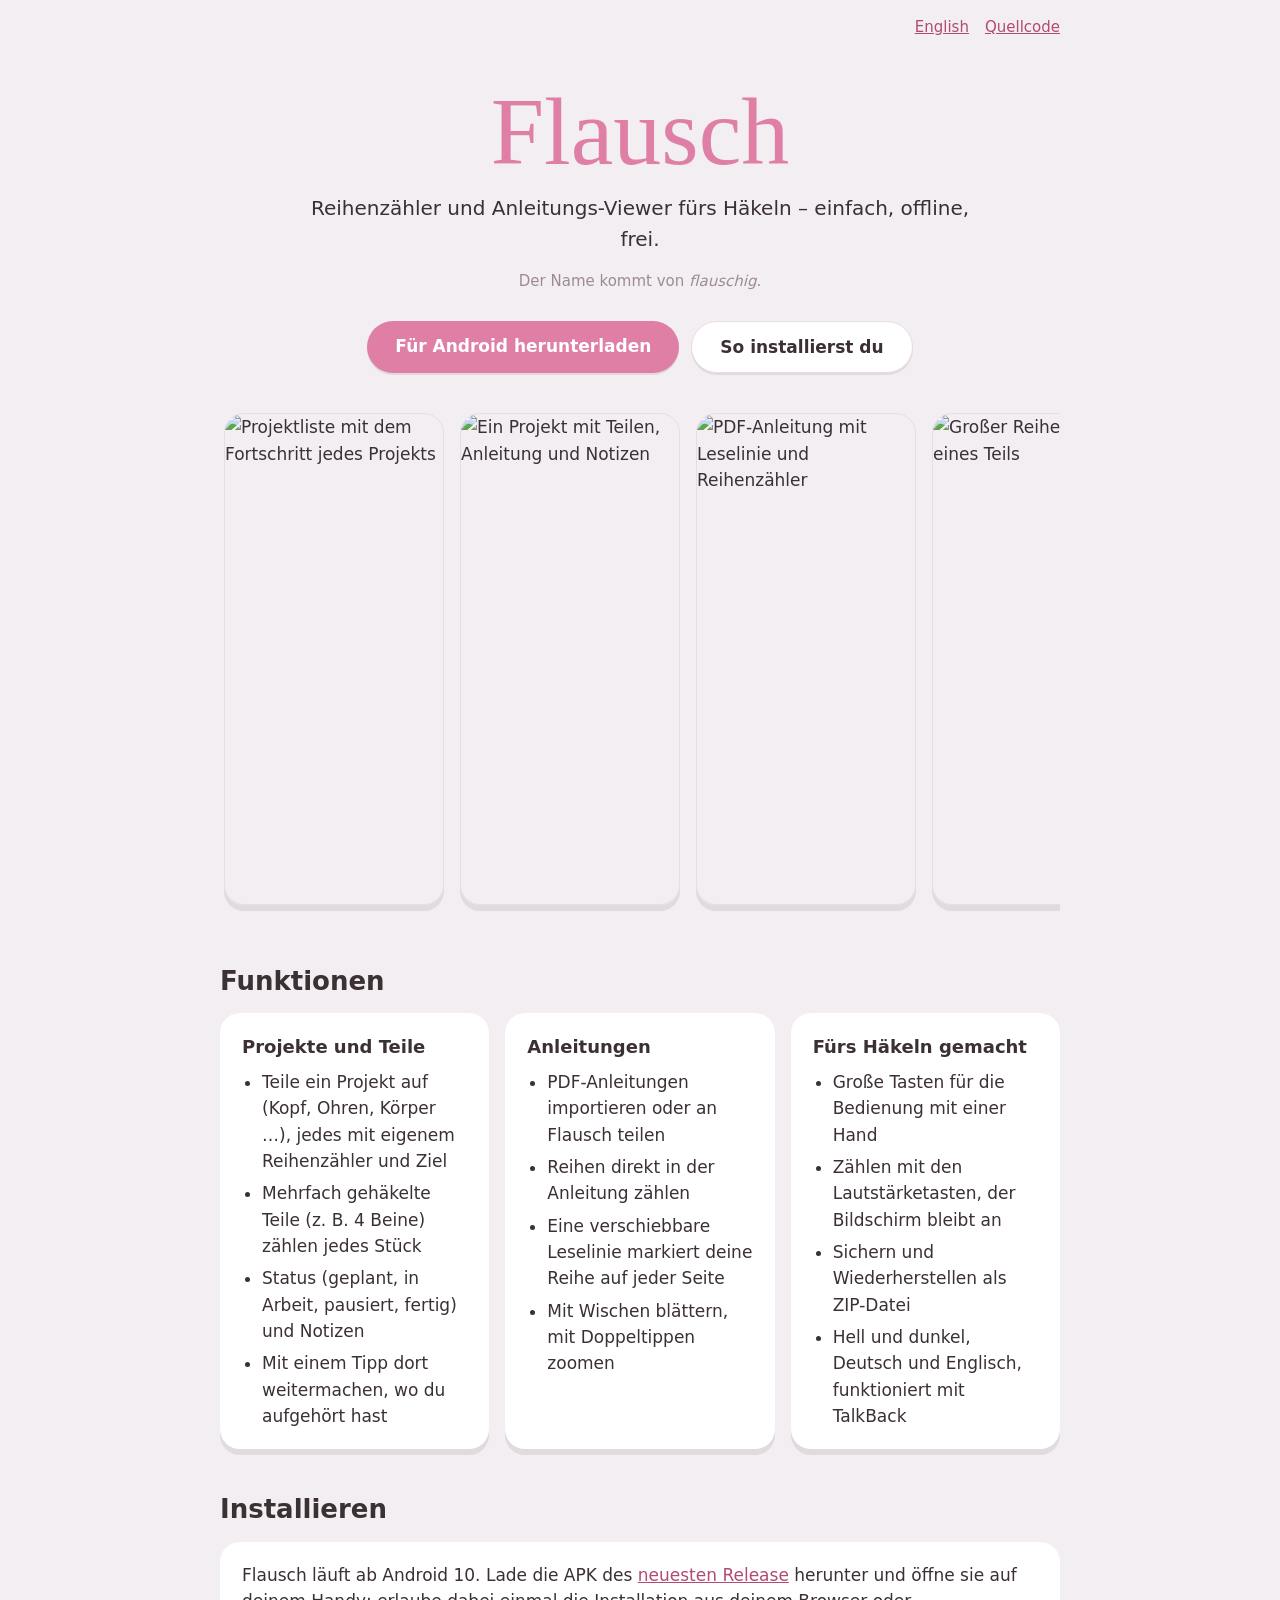
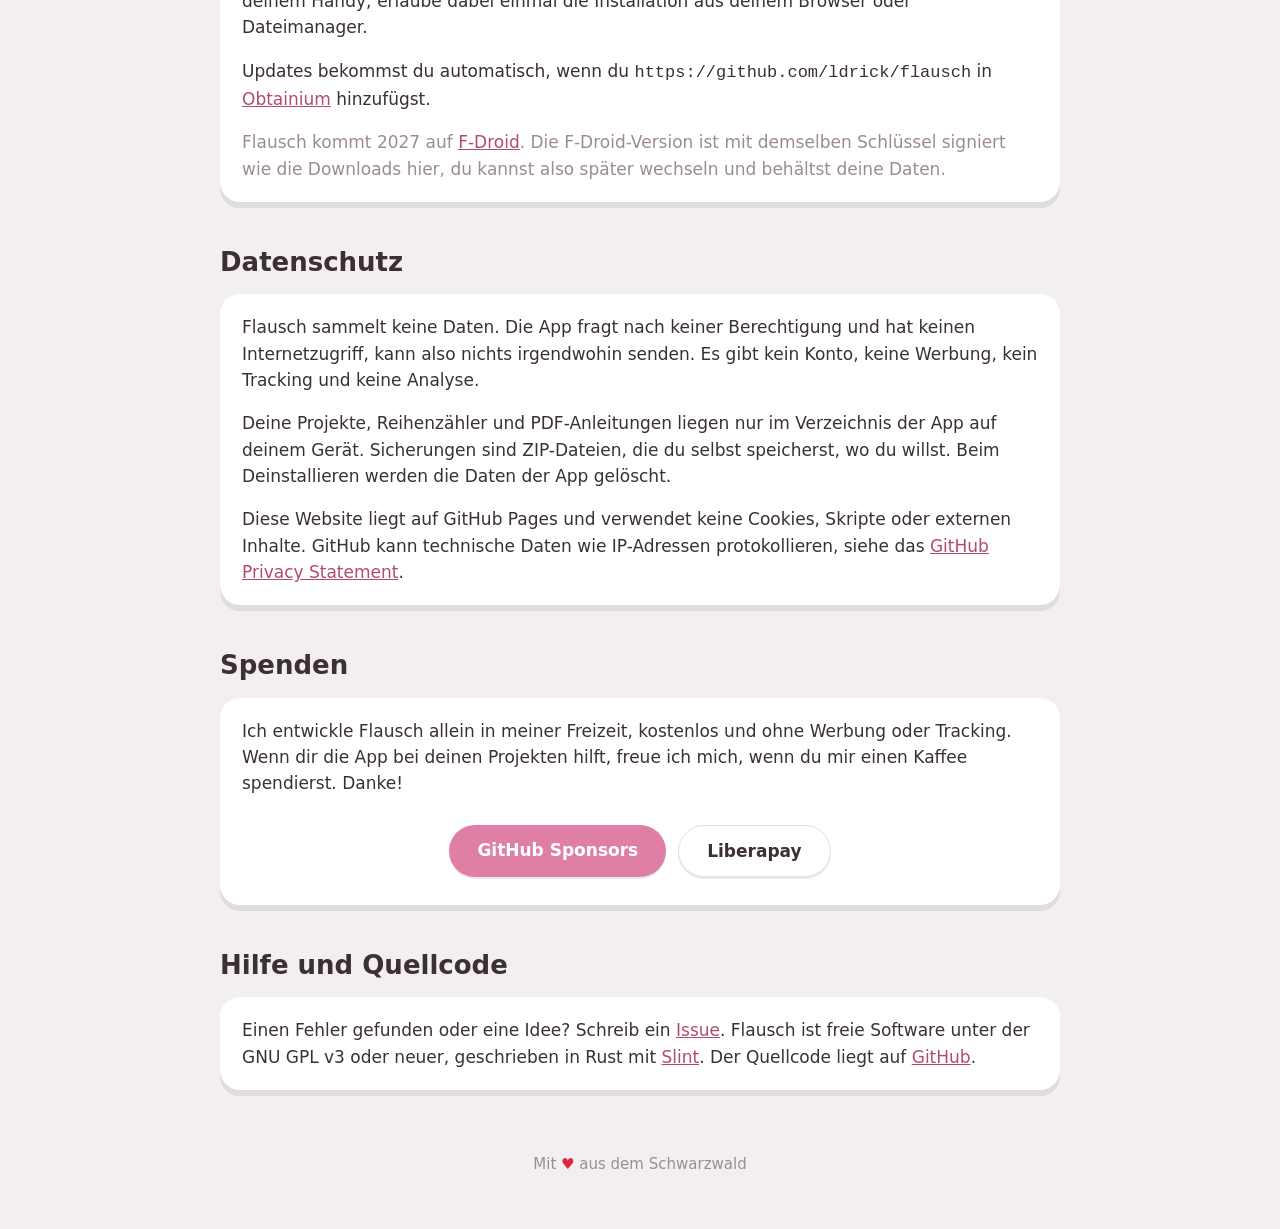
==== website/de/index.html @ e818947a "feat: project website, linked in the settings" ====
<!doctype html>
<html lang="de">
<head>
    <meta charset="utf-8">
    <meta name="viewport" content="width=device-width, initial-scale=1">
    <title>Flausch – Reihenzähler und Anleitungs-Viewer fürs Häkeln</title>
    <meta name="description" content="Reihenzähler und Anleitungs-Viewer fürs Häkeln – einfach, offline, frei. Eine Android-App ohne Konto, Werbung und Tracking.">
    <link rel="stylesheet" href="../style.css">
    <link rel="icon" href="../icon.png">
    <link rel="alternate" hreflang="en" href="https://ldrick.github.io/flausch/">
</head>
<body>
<header>
    <nav>
        <a href="../" hreflang="en" lang="en">English</a>
        <a href="https://github.com/ldrick/flausch">Quellcode</a>
    </nav>
</header>
<main>
    <div class="hero">
        <h1 class="wordmark">Flausch</h1>
        <p class="tagline">Reihenzähler und Anleitungs-Viewer fürs Häkeln – einfach, offline, frei.</p>
        <p class="pronunciation">Der Name kommt von <i>flauschig</i>.</p>
        <div class="buttons">
            <a class="button" href="https://github.com/ldrick/flausch/releases/latest">Für Android herunterladen</a>
            <a class="button secondary" href="#installieren">So installierst du</a>
        </div>
    </div>

    <div class="screenshots">
        <img src="../screenshots/de/1.png" width="1080" height="2424" alt="Projektliste mit dem Fortschritt jedes Projekts">
        <img src="../screenshots/de/2.png" width="1080" height="2424" alt="Ein Projekt mit Teilen, Anleitung und Notizen" loading="lazy">
        <img src="../screenshots/de/3.png" width="1080" height="2424" alt="PDF-Anleitung mit Leselinie und Reihenzähler" loading="lazy">
        <img src="../screenshots/de/4.png" width="1080" height="2424" alt="Großer Reihenzähler eines Teils" loading="lazy">
        <img src="../screenshots/de/5.png" width="1080" height="2424" alt="Einstellungen" loading="lazy">
        <img src="../screenshots/de/6.png" width="1080" height="2424" alt="Projektliste im dunklen Modus" loading="lazy">
    </div>

    <section>
        <h2>Funktionen</h2>
        <div class="cards">
            <div class="card">
                <h3>Projekte und Teile</h3>
                <ul>
                    <li>Teile ein Projekt auf (Kopf, Ohren, Körper …), jedes mit eigenem Reihenzähler und Ziel</li>
                    <li>Mehrfach gehäkelte Teile (z. B. 4 Beine) zählen jedes Stück</li>
                    <li>Status (geplant, in Arbeit, pausiert, fertig) und Notizen</li>
                    <li>Mit einem Tipp dort weitermachen, wo du aufgehört hast</li>
                </ul>
            </div>
            <div class="card">
                <h3>Anleitungen</h3>
                <ul>
                    <li>PDF-Anleitungen importieren oder an Flausch teilen</li>
                    <li>Reihen direkt in der Anleitung zählen</li>
                    <li>Eine verschiebbare Leselinie markiert deine Reihe auf jeder Seite</li>
                    <li>Mit Wischen blättern, mit Doppeltippen zoomen</li>
                </ul>
            </div>
            <div class="card">
                <h3>Fürs Häkeln gemacht</h3>
                <ul>
                    <li>Große Tasten für die Bedienung mit einer Hand</li>
                    <li>Zählen mit den Lautstärketasten, der Bildschirm bleibt an</li>
                    <li>Sichern und Wiederherstellen als ZIP-Datei</li>
                    <li>Hell und dunkel, Deutsch und Englisch, funktioniert mit TalkBack</li>
                </ul>
            </div>
        </div>
    </section>

    <section id="installieren">
        <h2>Installieren</h2>
        <div class="card">
            <p>Flausch läuft ab Android 10. Lade die APK des
                <a href="https://github.com/ldrick/flausch/releases/latest">neuesten Release</a> herunter und öffne
                sie auf deinem Handy; erlaube dabei einmal die Installation aus deinem Browser oder Dateimanager.</p>
            <p>Updates bekommst du automatisch, wenn du <code>https://github.com/ldrick/flausch</code> in
                <a href="https://github.com/ImranR98/Obtainium">Obtainium</a> hinzufügst.</p>
            <p class="muted">Flausch kommt 2027 auf <a href="https://f-droid.org">F-Droid</a>. Die F-Droid-Version
                ist mit demselben Schlüssel signiert wie die Downloads hier, du kannst also später wechseln und
                behältst deine Daten.</p>
        </div>
    </section>

    <section id="datenschutz">
        <h2>Datenschutz</h2>
        <div class="card">
            <p>Flausch sammelt keine Daten. Die App fragt nach keiner Berechtigung und hat keinen Internetzugriff,
                kann also nichts irgendwohin senden. Es gibt kein Konto, keine Werbung, kein Tracking und keine
                Analyse.</p>
            <p>Deine Projekte, Reihenzähler und PDF-Anleitungen liegen nur im Verzeichnis der App auf deinem Gerät.
                Sicherungen sind ZIP-Dateien, die du selbst speicherst, wo du willst. Beim Deinstallieren werden die
                Daten der App gelöscht.</p>
            <p>Diese Website liegt auf GitHub Pages und verwendet keine Cookies, Skripte oder externen Inhalte.
                GitHub kann technische Daten wie IP-Adressen protokollieren, siehe das
                <a href="https://docs.github.com/de/site-policy/privacy-policies/github-general-privacy-statement">GitHub
                Privacy Statement</a>.</p>
        </div>
    </section>

    <section id="spenden">
        <h2>Spenden</h2>
        <div class="card">
            <p>Ich entwickle Flausch allein in meiner Freizeit, kostenlos und ohne Werbung oder Tracking. Wenn dir
                die App bei deinen Projekten hilft, freue ich mich, wenn du mir einen Kaffee spendierst. Danke!</p>
            <div class="buttons">
                <a class="button" href="https://github.com/sponsors/ldrick">GitHub Sponsors</a>
                <a class="button secondary" href="https://liberapay.com/ldrick">Liberapay</a>
            </div>
        </div>
    </section>

    <section>
        <h2>Hilfe und Quellcode</h2>
        <div class="card">
            <p>Einen Fehler gefunden oder eine Idee? Schreib ein <a href="https://github.com/ldrick/flausch/issues">Issue</a>.
                Flausch ist freie Software unter der GNU GPL v3 oder neuer, geschrieben in Rust mit
                <a href="https://slint.dev">Slint</a>. Der Quellcode liegt auf
                <a href="https://github.com/ldrick/flausch">GitHub</a>.</p>
        </div>
    </section>
</main>
<footer>
    <p>Mit <span class="heart" aria-label="Liebe">♥</span> aus dem Schwarzwald</p>
</footer>
</body>
</html>
---- website/style.css ----
/* Colors and radii follow ui/theme.slint; change them together. */
@font-face {
    font-family: "Montez";
    src: url("fonts/Montez-Regular.ttf") format("truetype");
    font-display: swap;
}

:root {
    color-scheme: light dark;
    --background: #f3eef2;
    --surface: #ffffff;
    --surface-muted: #f8f3f6;
    --border: #e9dde4;
    --text: #3b3034;
    --text-muted: #9c8c92;
    --accent: #df7fa5;
    --accent-pressed: #b24b73;
    --accent-soft: #f0b9ce;
    --on-accent: #ffffff;
    --heart: #e0243a;
    --shadow: #3b30341a;
    --radius-small: 12px;
    --radius: 20px;
    --radius-large: 28px;
}

@media (prefers-color-scheme: dark) {
    :root {
        --background: #1b1618;
        --surface: #251f22;
        --surface-muted: #312a2d;
        --border: #3d3438;
        --text: #eee4e8;
        --text-muted: #a6969c;
        --accent: #f0b9ce;
        --accent-pressed: #df7fa5;
        --accent-soft: #4a2638;
        --on-accent: #3a1427;
        --heart: #ff5c6c;
        --shadow: #00000060;
    }
}

* {
    box-sizing: border-box;
}

body {
    margin: 0;
    background: var(--background);
    color: var(--text);
    font: 17px/1.55 system-ui, -apple-system, "Segoe UI", Roboto, sans-serif;
}

main,
header,
footer {
    max-width: 880px;
    margin: 0 auto;
    padding: 0 20px;
}

a {
    color: var(--accent-pressed);
}

@media (prefers-color-scheme: dark) {
    a {
        color: var(--accent);
    }
}

nav {
    display: flex;
    justify-content: flex-end;
    gap: 16px;
    padding: 16px 0;
    font-size: 15px;
}

.hero {
    text-align: center;
    padding: 24px 0 8px;
}

.wordmark {
    margin: 0;
    font-family: "Montez", cursive;
    font-weight: normal;
    font-size: 96px;
    line-height: 1.1;
    color: var(--accent);
}

.tagline {
    margin: 8px auto 0;
    max-width: 34em;
    font-size: 20px;
}

.pronunciation {
    color: var(--text-muted);
    font-size: 15px;
}

.buttons {
    display: flex;
    flex-wrap: wrap;
    justify-content: center;
    gap: 12px;
    margin: 28px 0 8px;
}

.button {
    display: inline-block;
    min-height: 48px;
    padding: 12px 28px;
    border-radius: 999px;
    background: var(--accent);
    color: var(--on-accent);
    font-weight: 600;
    text-decoration: none;
    box-shadow: 0 2px 0 var(--shadow);
}

.button:hover {
    background: var(--accent-pressed);
    color: #ffffff;
}

.button.secondary {
    background: var(--surface);
    color: var(--text);
    border: 1px solid var(--border);
}

.button.secondary:hover {
    background: var(--surface-muted);
}

.screenshots {
    display: flex;
    gap: 16px;
    overflow-x: auto;
    padding: 24px 4px 16px;
    scroll-snap-type: x mandatory;
}

.screenshots img {
    flex: 0 0 auto;
    width: 220px;
    height: auto;
    border-radius: var(--radius);
    border: 1px solid var(--border);
    box-shadow: 0 6px 0 var(--shadow);
    scroll-snap-align: center;
}

section {
    margin: 24px 0;
}

h2 {
    margin: 40px 0 12px;
    font-size: 26px;
}

.cards {
    display: grid;
    grid-template-columns: repeat(auto-fit, minmax(250px, 1fr));
    gap: 16px;
}

.card {
    background: var(--surface);
    border-radius: var(--radius);
    padding: 20px 22px;
    box-shadow: 0 6px 0 var(--shadow);
}

.card h3 {
    margin: 0 0 8px;
    font-size: 18px;
}

.card ul {
    margin: 0;
    padding-left: 20px;
}

.card li + li {
    margin-top: 6px;
}

.card p:first-child {
    margin-top: 0;
}

.card p:last-child {
    margin-bottom: 0;
}

.muted {
    color: var(--text-muted);
}

footer {
    padding-top: 24px;
    padding-bottom: 40px;
    text-align: center;
    color: var(--text-muted);
    font-size: 15px;
}

.heart {
    color: var(--heart);
}

@media (max-width: 480px) {
    .wordmark {
        font-size: 72px;
    }

    .screenshots img {
        width: 180px;
    }
}
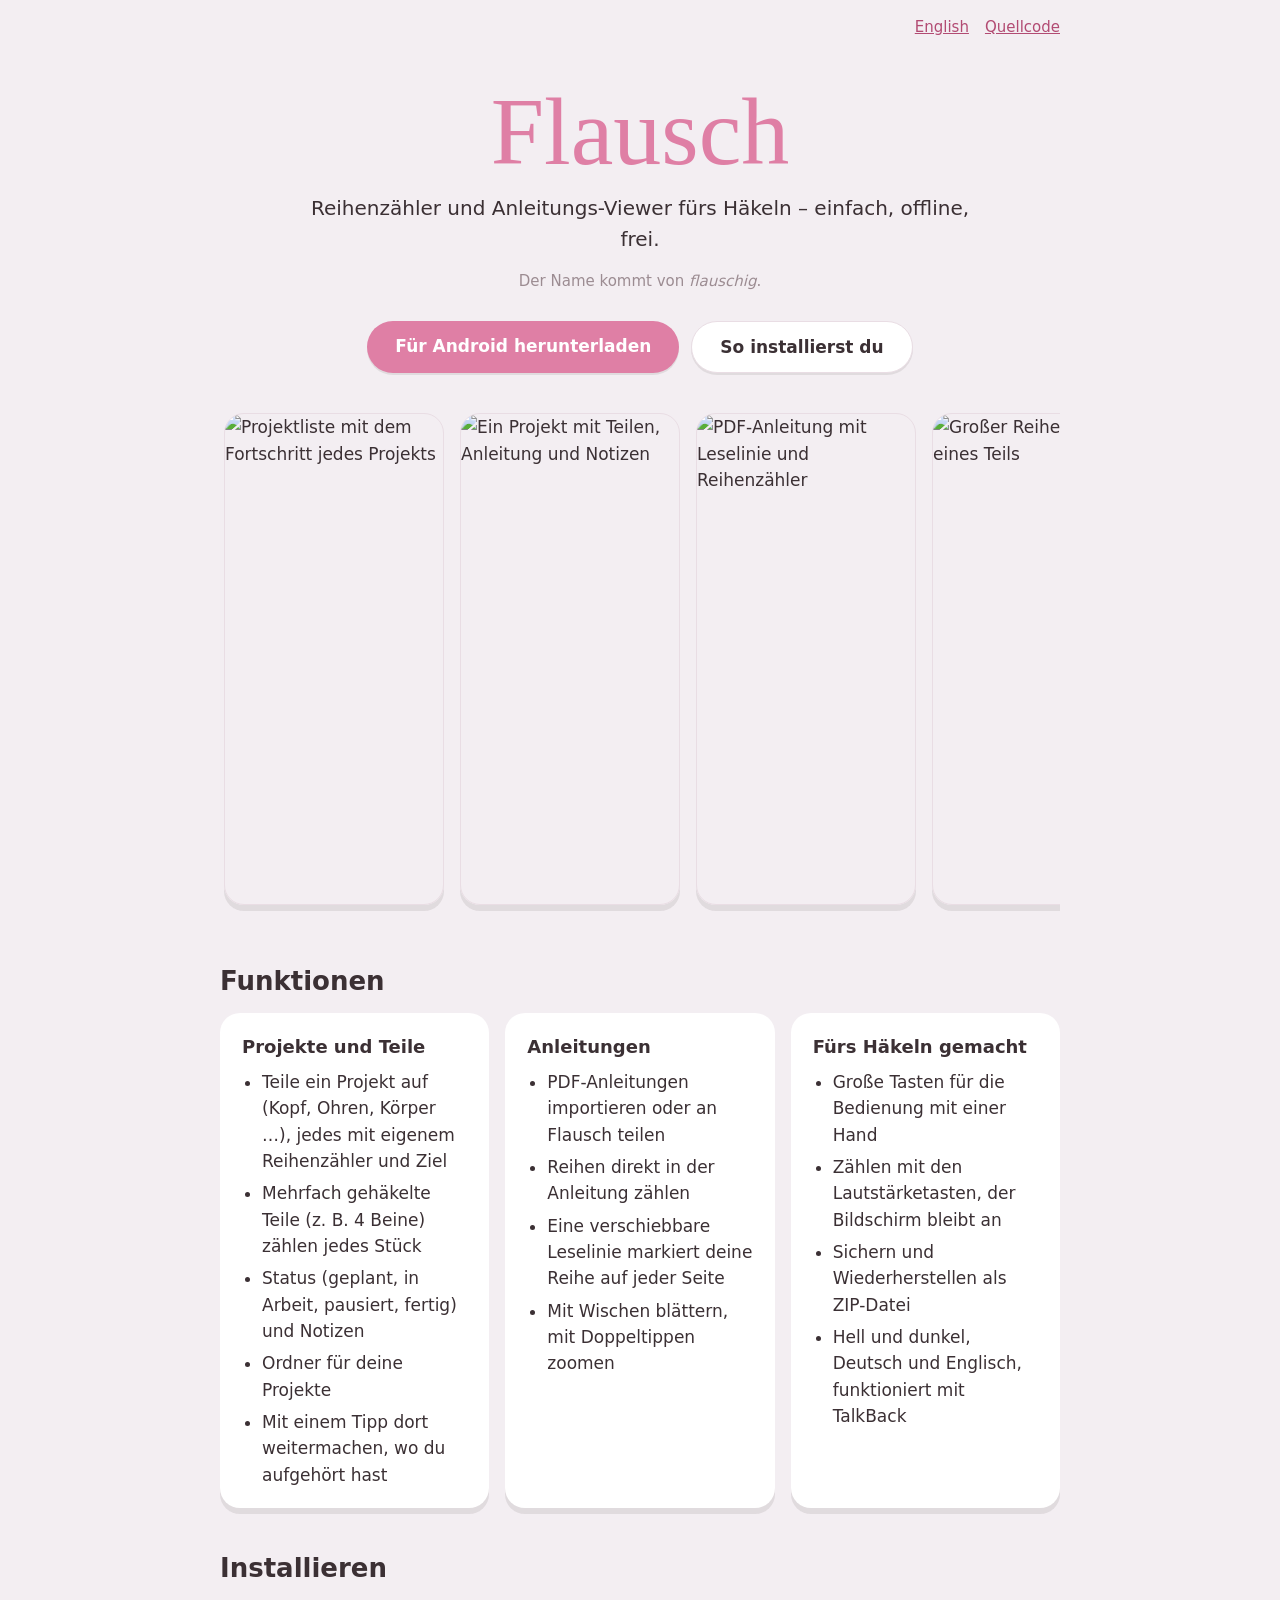
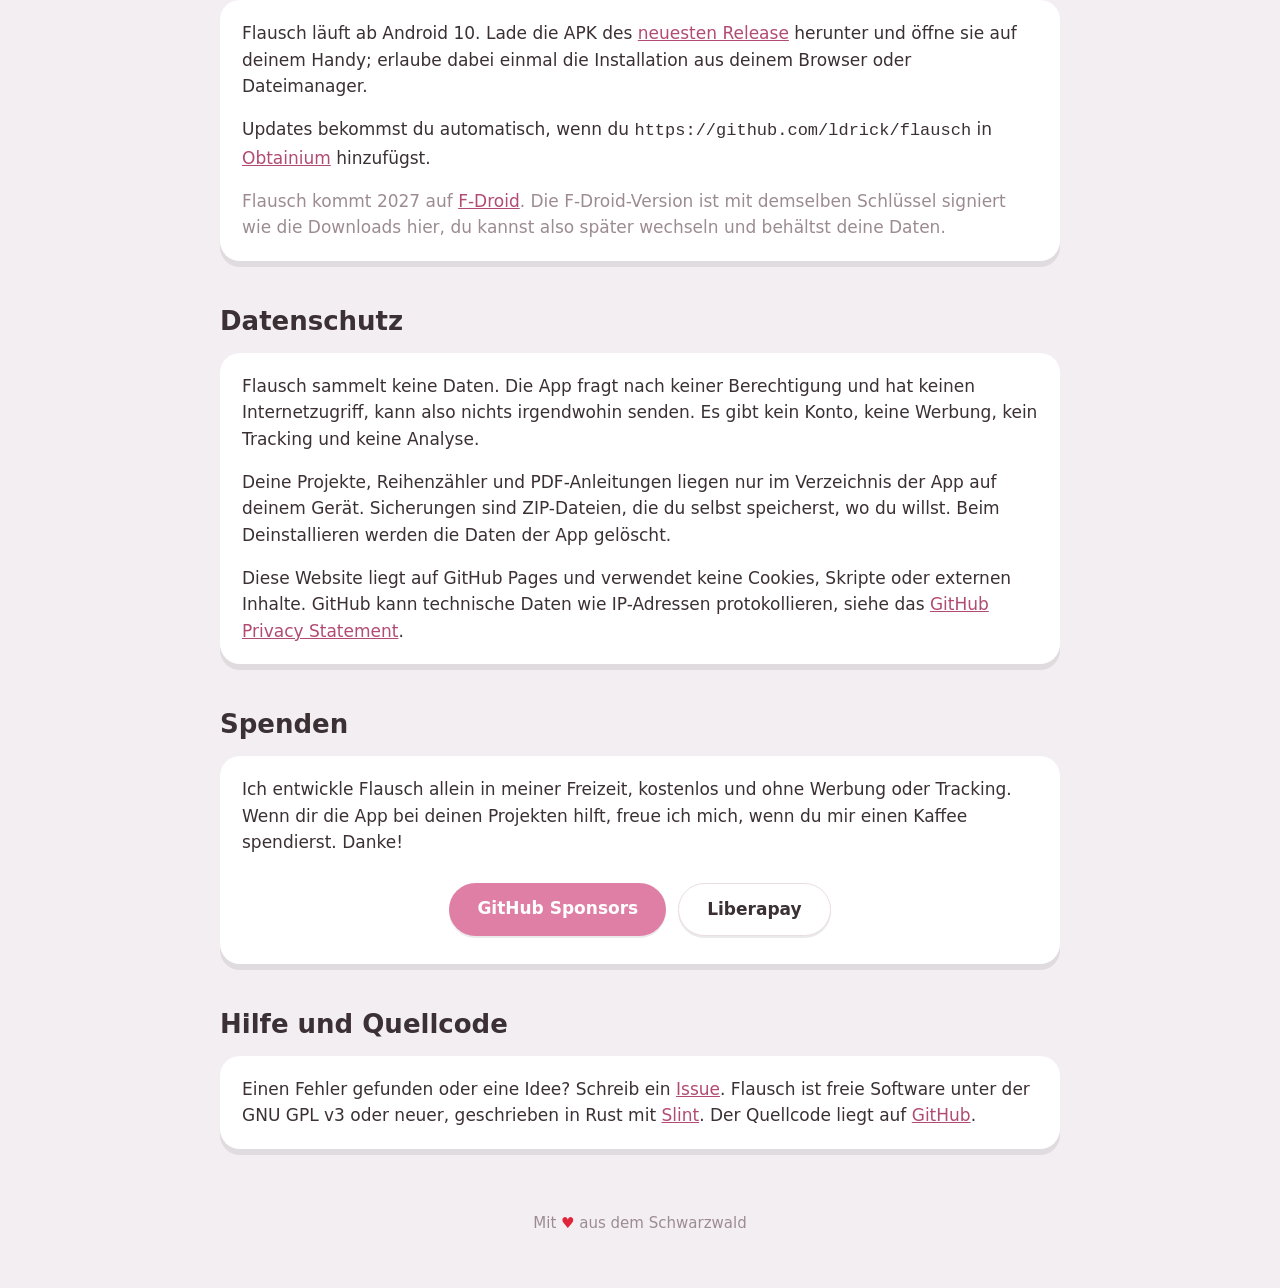
==== commit 6cb7fb88: "feat: folders for projects Projects can be organized in folders on the project list: create, rename " ====
--- a/website/de/index.html
+++ b/website/de/index.html
@@ -45,6 +45,7 @@
                     <li>Teile ein Projekt auf (Kopf, Ohren, Körper …), jedes mit eigenem Reihenzähler und Ziel</li>
                     <li>Mehrfach gehäkelte Teile (z. B. 4 Beine) zählen jedes Stück</li>
                     <li>Status (geplant, in Arbeit, pausiert, fertig) und Notizen</li>
+                    <li>Ordner für deine Projekte</li>
                     <li>Mit einem Tipp dort weitermachen, wo du aufgehört hast</li>
                 </ul>
             </div>
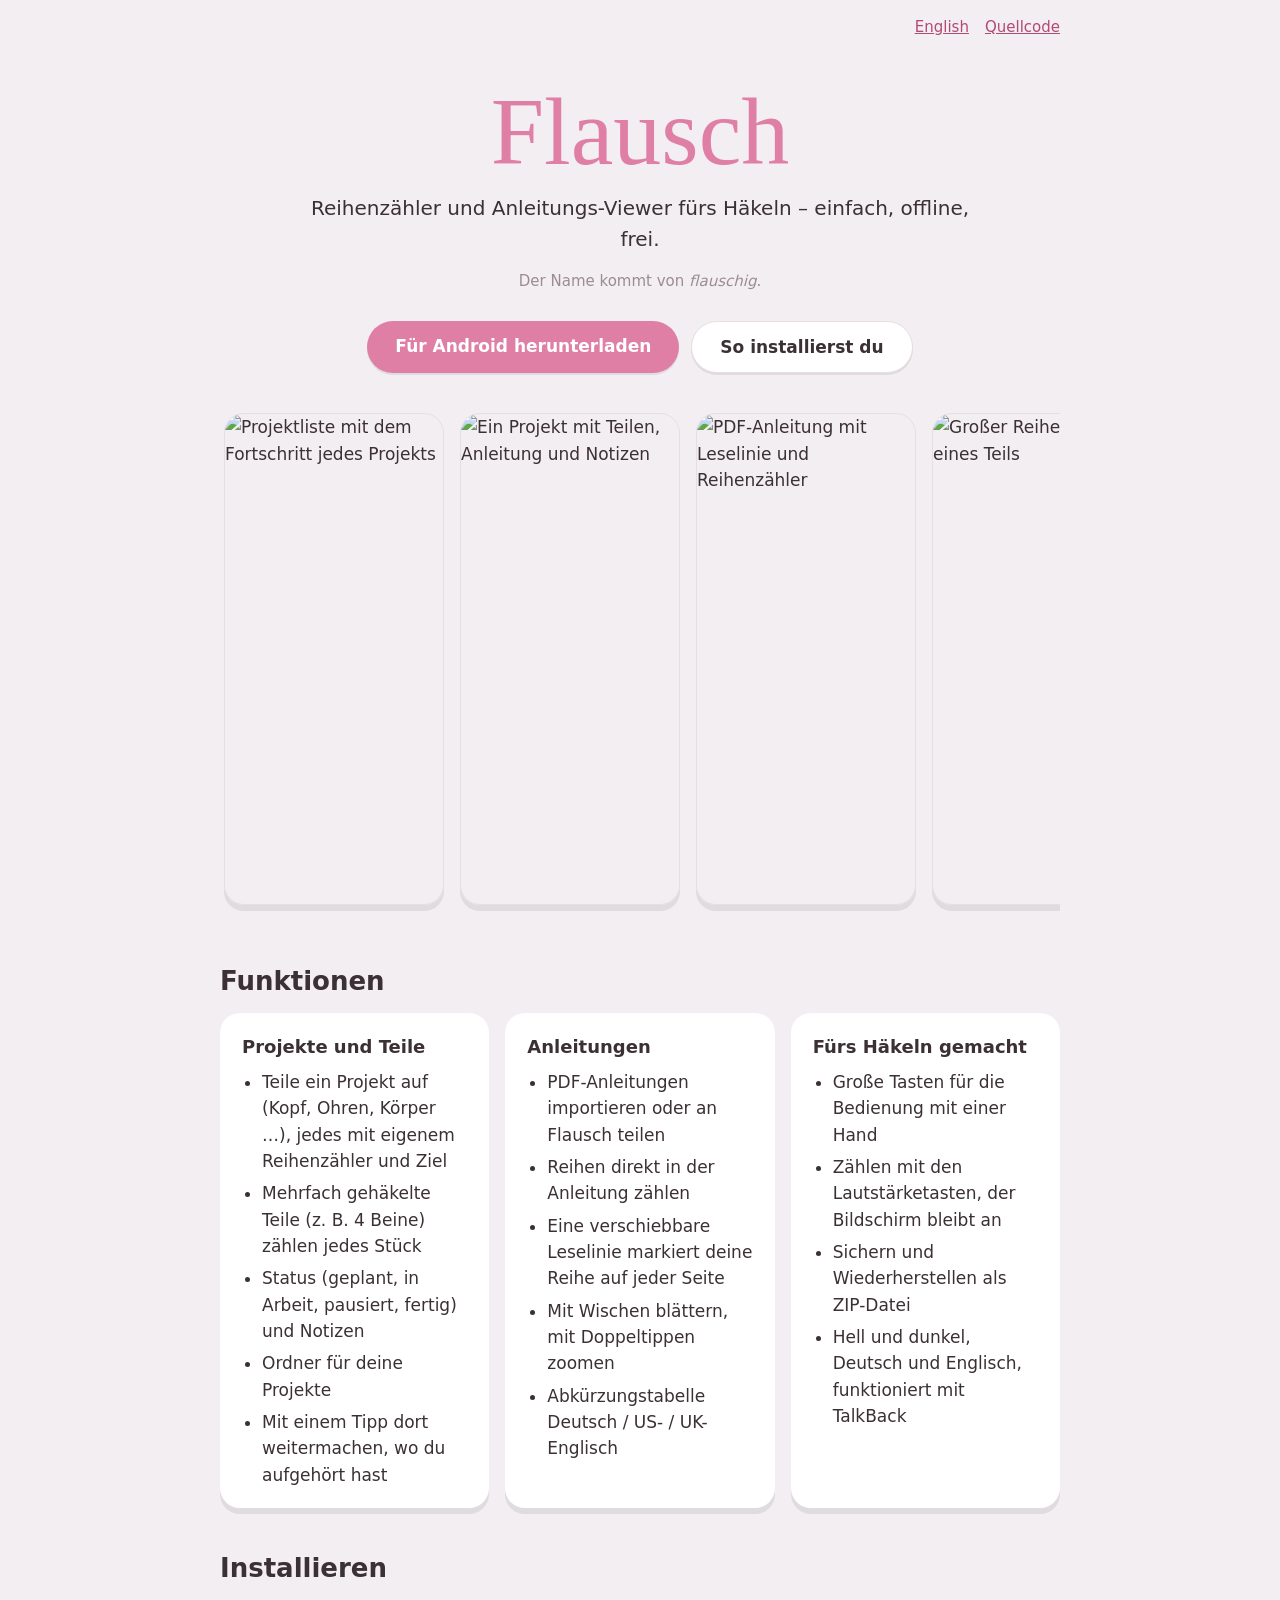
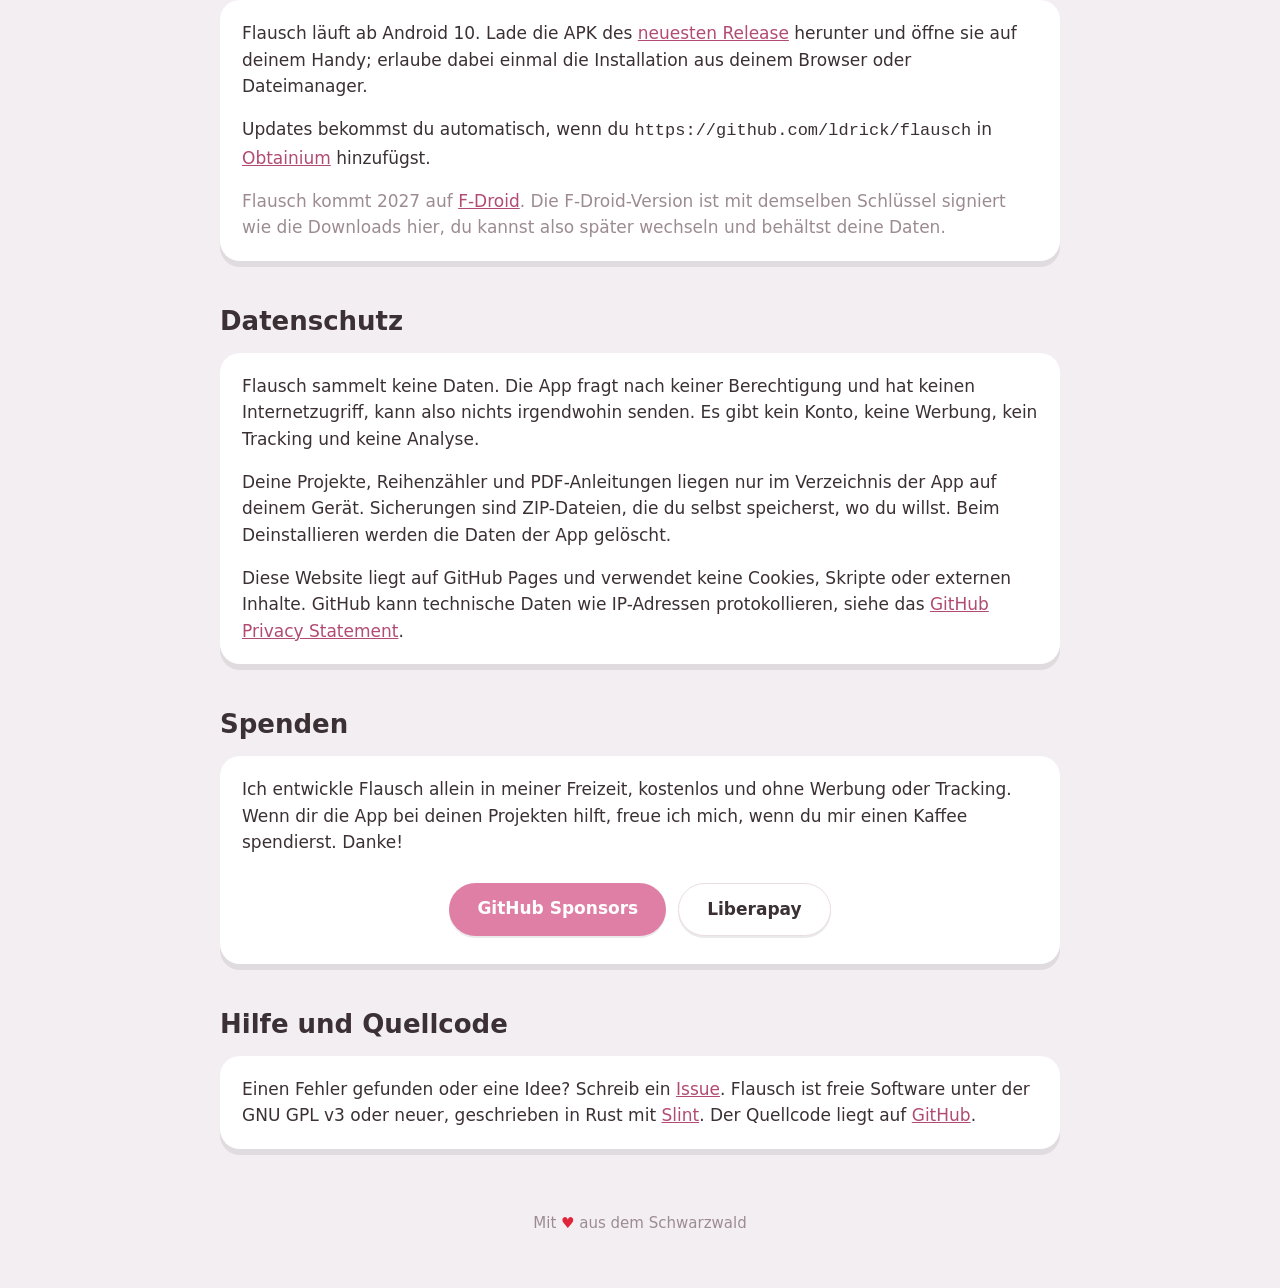
==== commit 27ebe5bb: "feat: abbreviation table German / US / UK English" ====
--- a/website/de/index.html
+++ b/website/de/index.html
@@ -56,6 +56,7 @@
                     <li>Reihen direkt in der Anleitung zählen</li>
                     <li>Eine verschiebbare Leselinie markiert deine Reihe auf jeder Seite</li>
                     <li>Mit Wischen blättern, mit Doppeltippen zoomen</li>
+                    <li>Abkürzungstabelle Deutsch / US- / UK-Englisch</li>
                 </ul>
             </div>
             <div class="card">
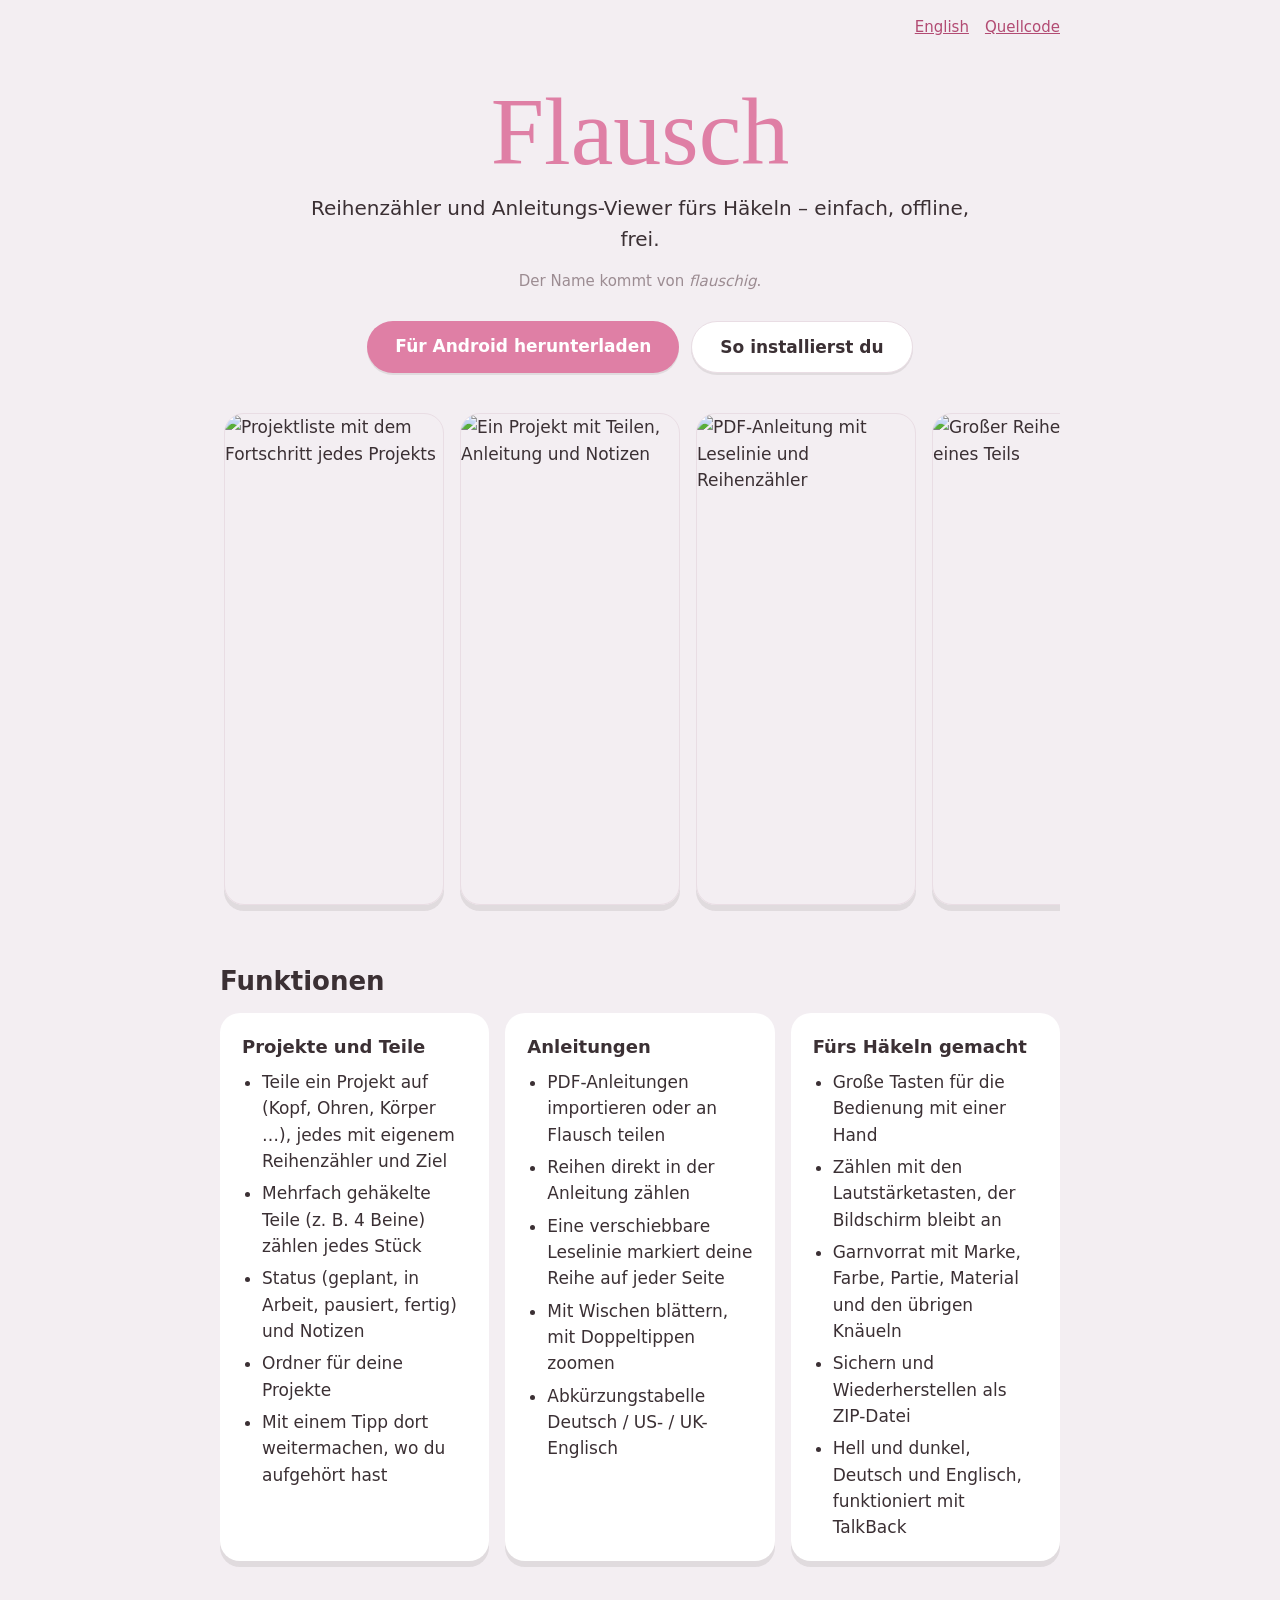
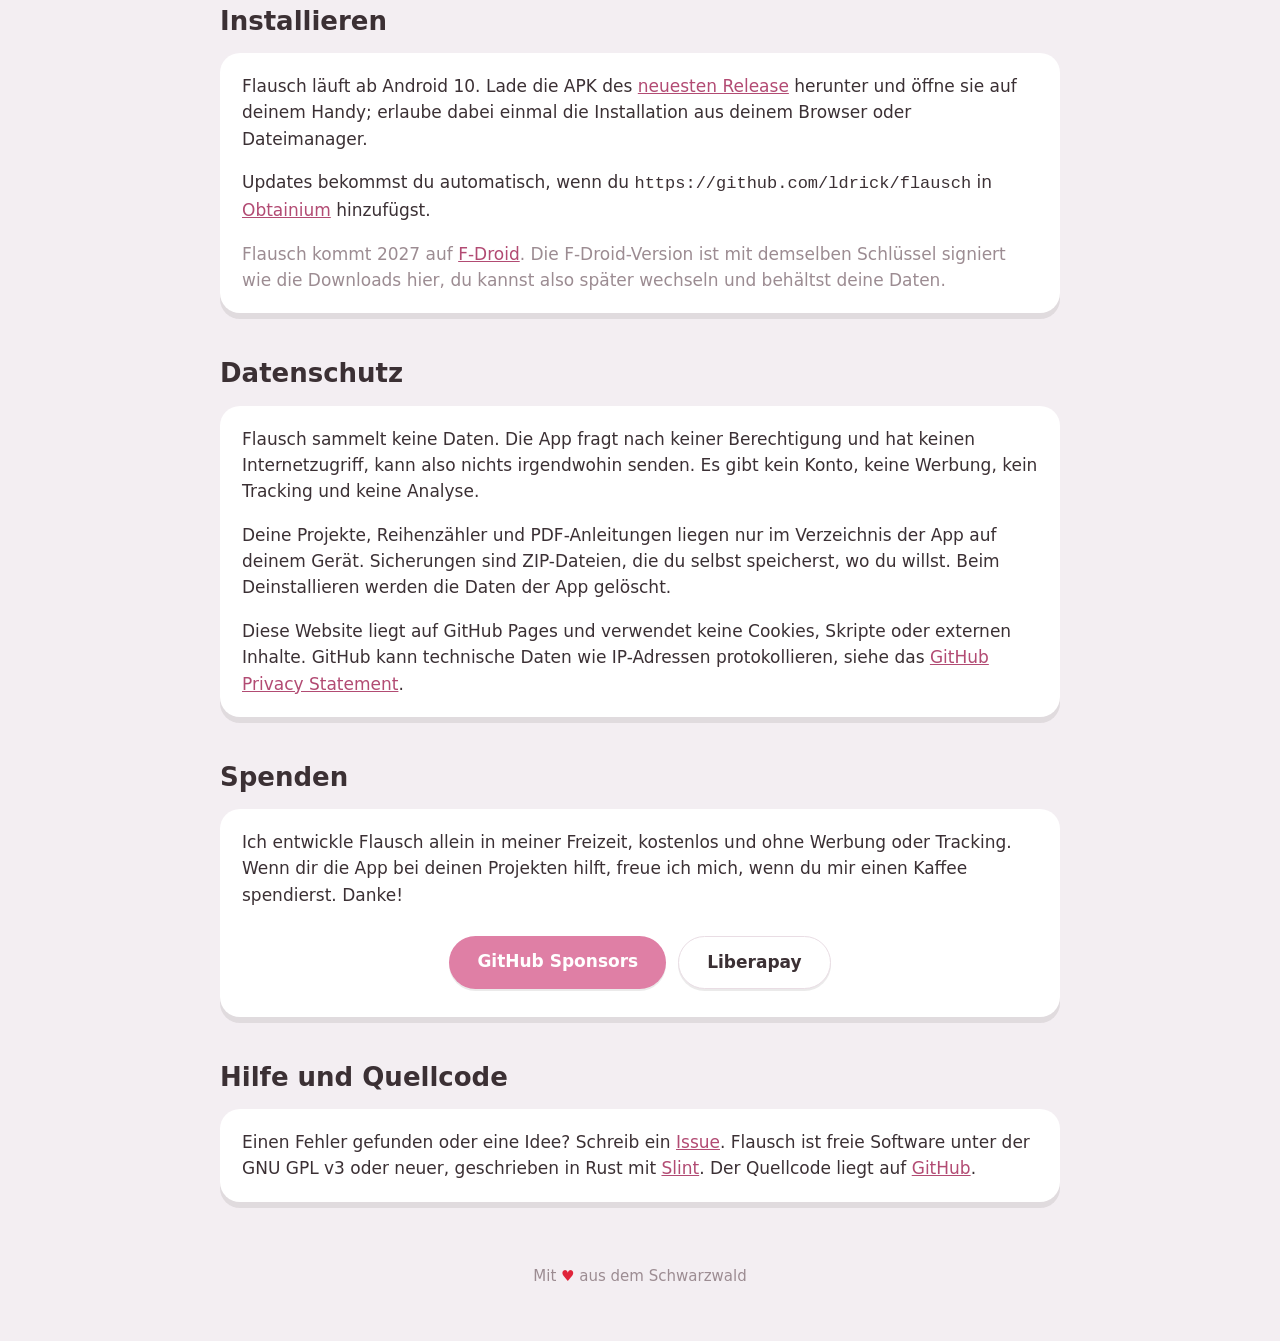
==== commit 00878f52: "feat: yarn stash" ====
--- a/website/de/index.html
+++ b/website/de/index.html
@@ -64,6 +64,7 @@
                 <ul>
                     <li>Große Tasten für die Bedienung mit einer Hand</li>
                     <li>Zählen mit den Lautstärketasten, der Bildschirm bleibt an</li>
+                    <li>Garnvorrat mit Marke, Farbe, Partie, Material und den übrigen Knäueln</li>
                     <li>Sichern und Wiederherstellen als ZIP-Datei</li>
                     <li>Hell und dunkel, Deutsch und Englisch, funktioniert mit TalkBack</li>
                 </ul>
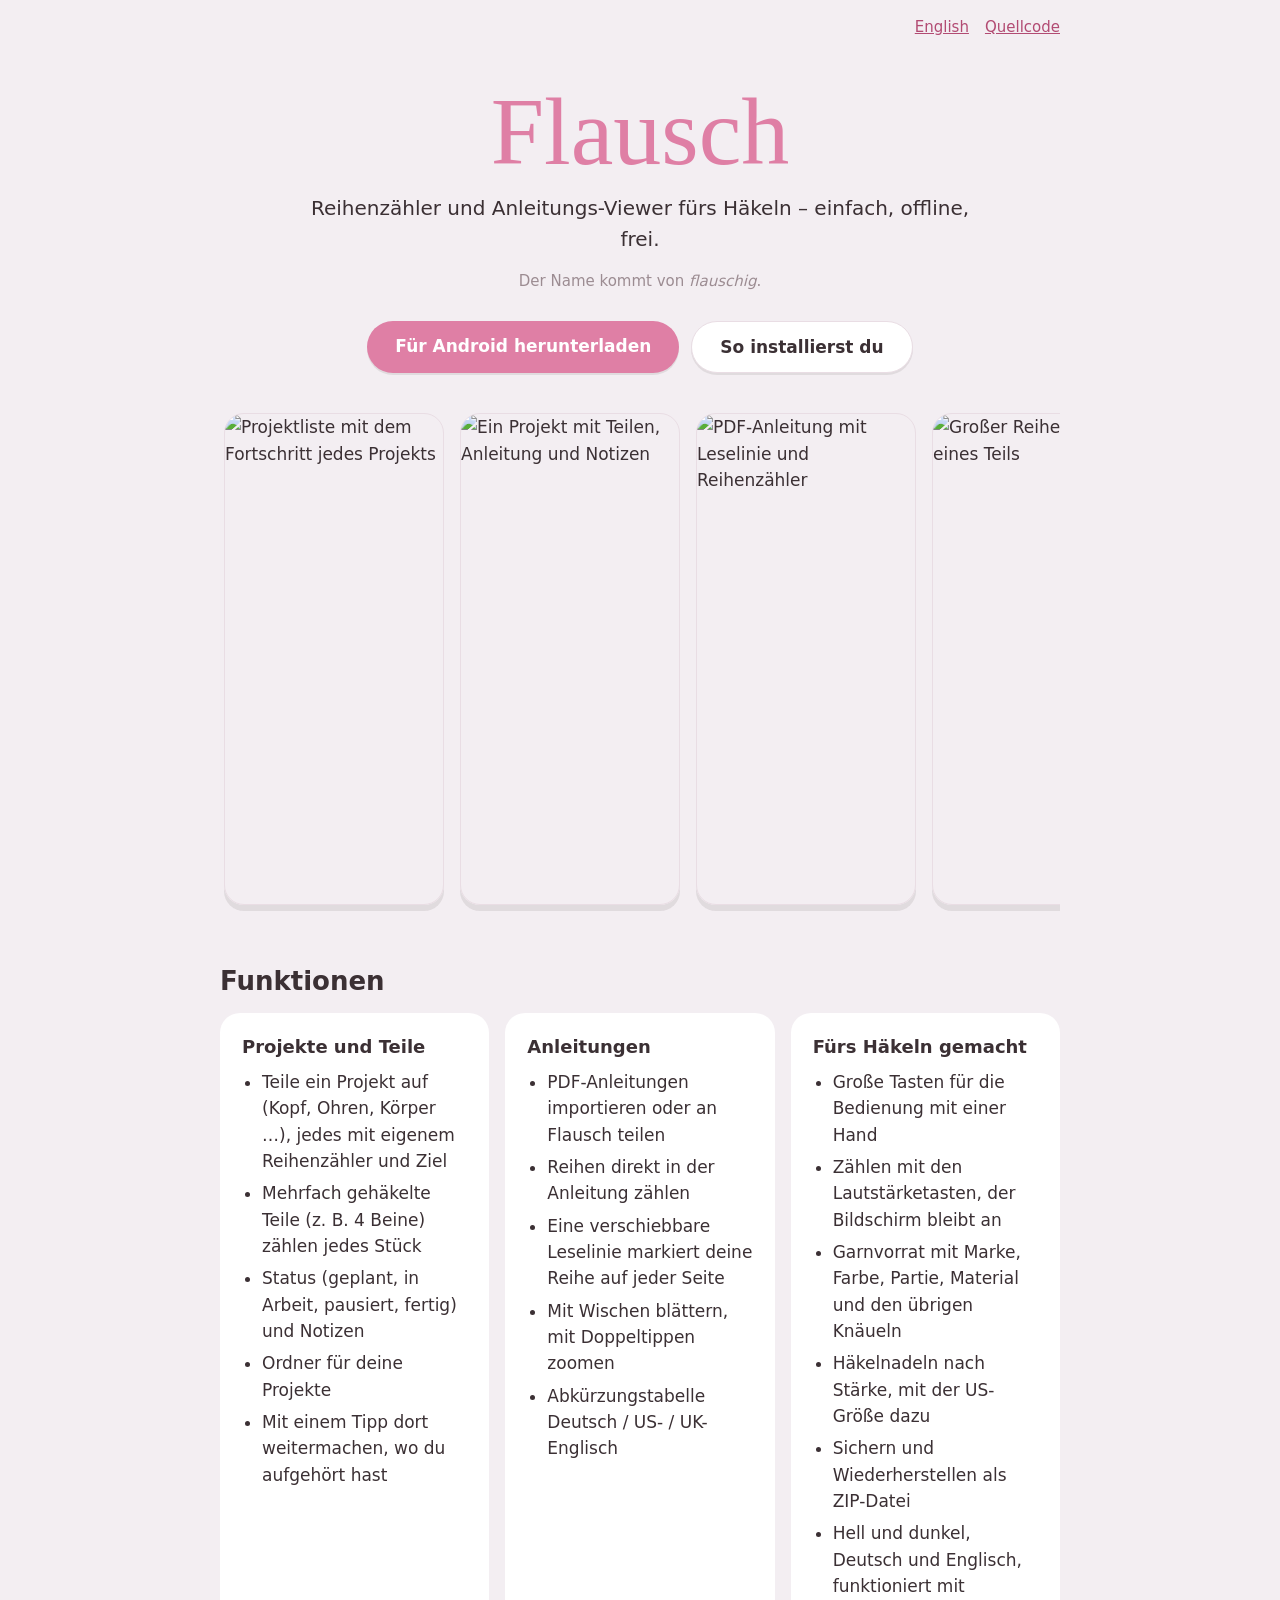
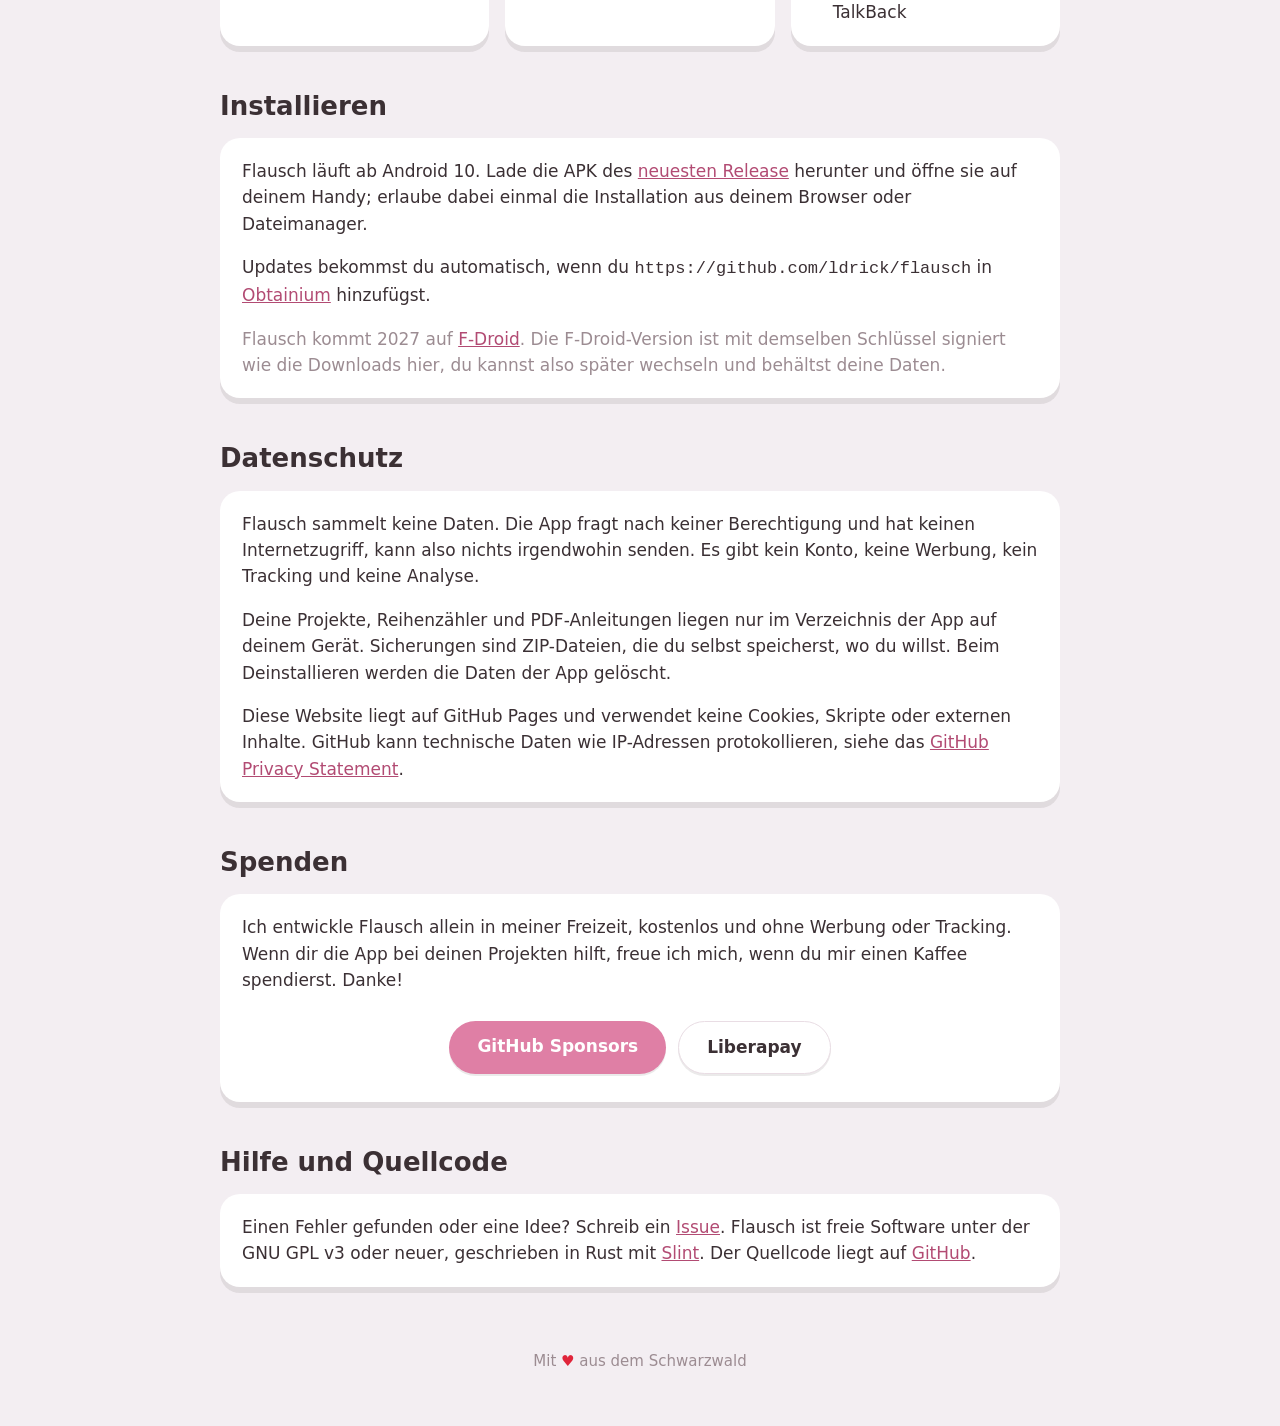
==== commit 05232dfc: "feat: crochet hooks Closes #5" ====
--- a/website/de/index.html
+++ b/website/de/index.html
@@ -65,6 +65,7 @@
                     <li>Große Tasten für die Bedienung mit einer Hand</li>
                     <li>Zählen mit den Lautstärketasten, der Bildschirm bleibt an</li>
                     <li>Garnvorrat mit Marke, Farbe, Partie, Material und den übrigen Knäueln</li>
+                    <li>Häkelnadeln nach Stärke, mit der US-Größe dazu</li>
                     <li>Sichern und Wiederherstellen als ZIP-Datei</li>
                     <li>Hell und dunkel, Deutsch und Englisch, funktioniert mit TalkBack</li>
                 </ul>
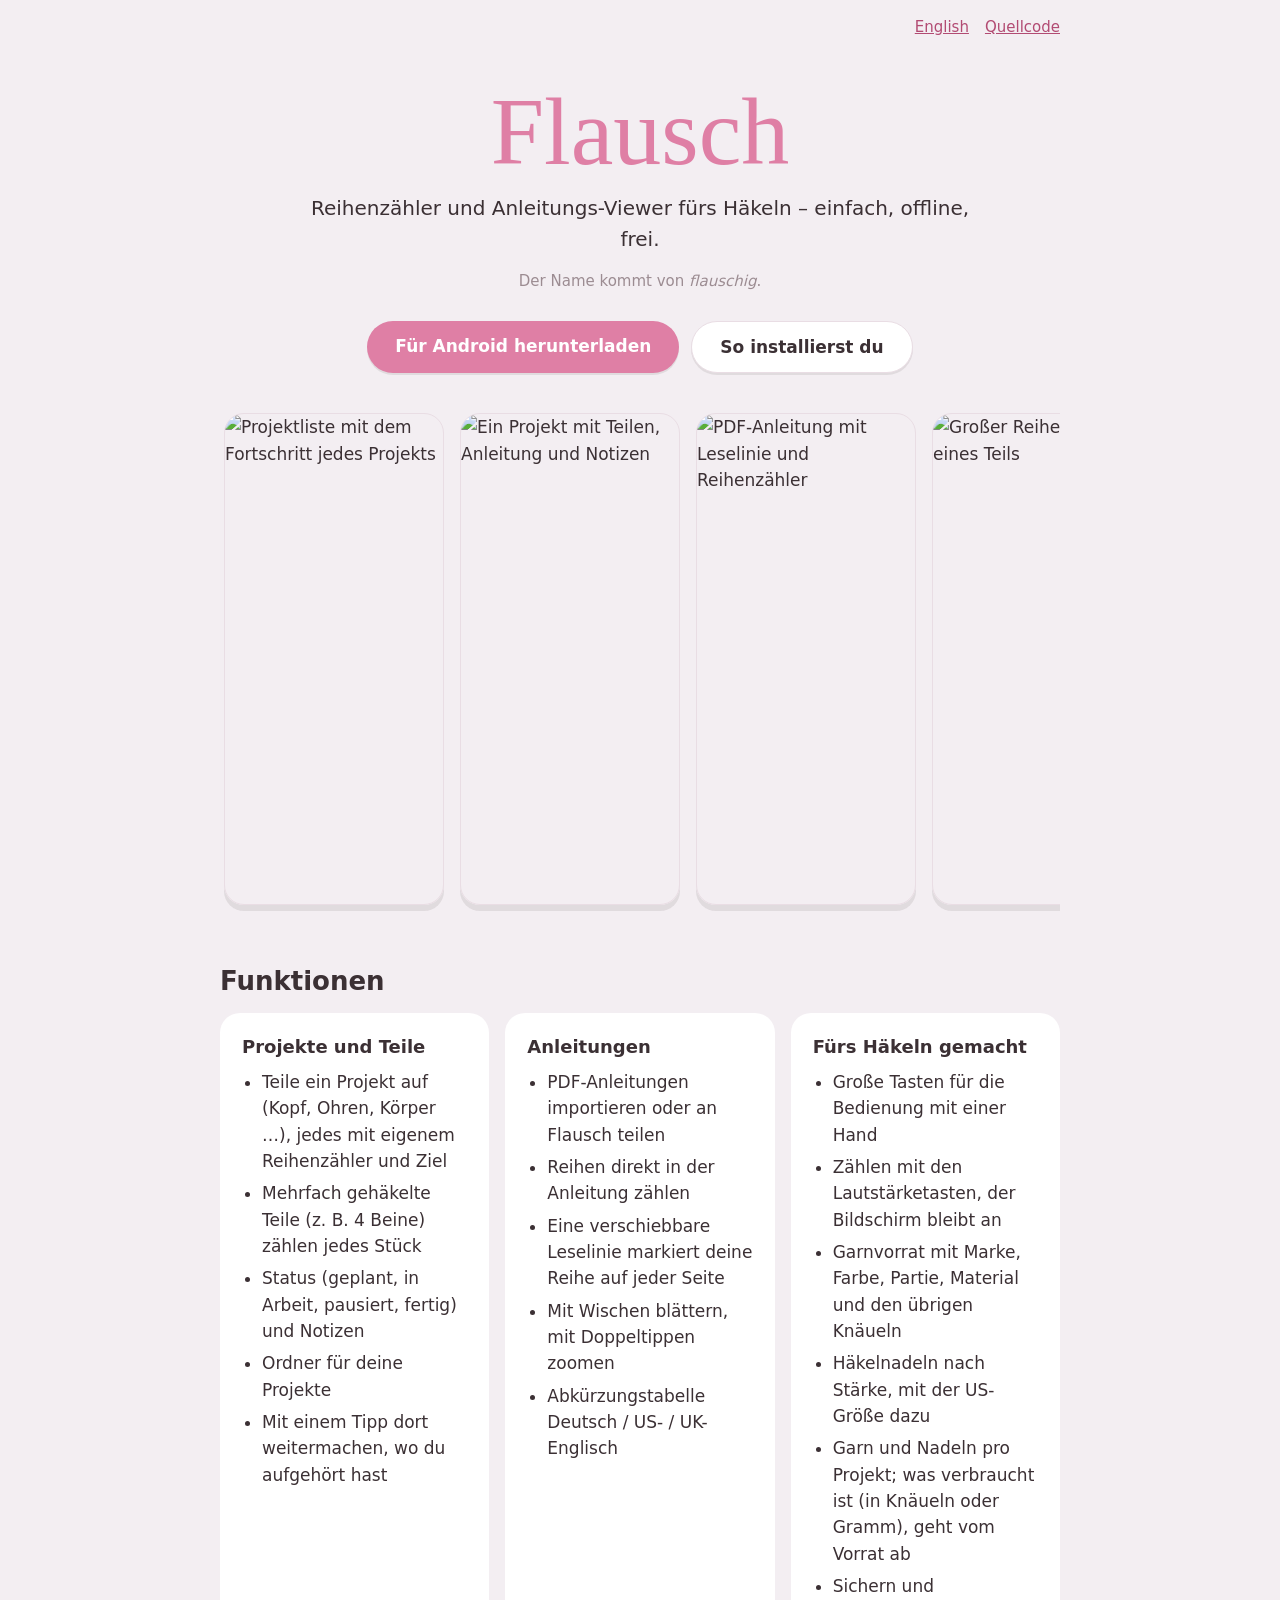
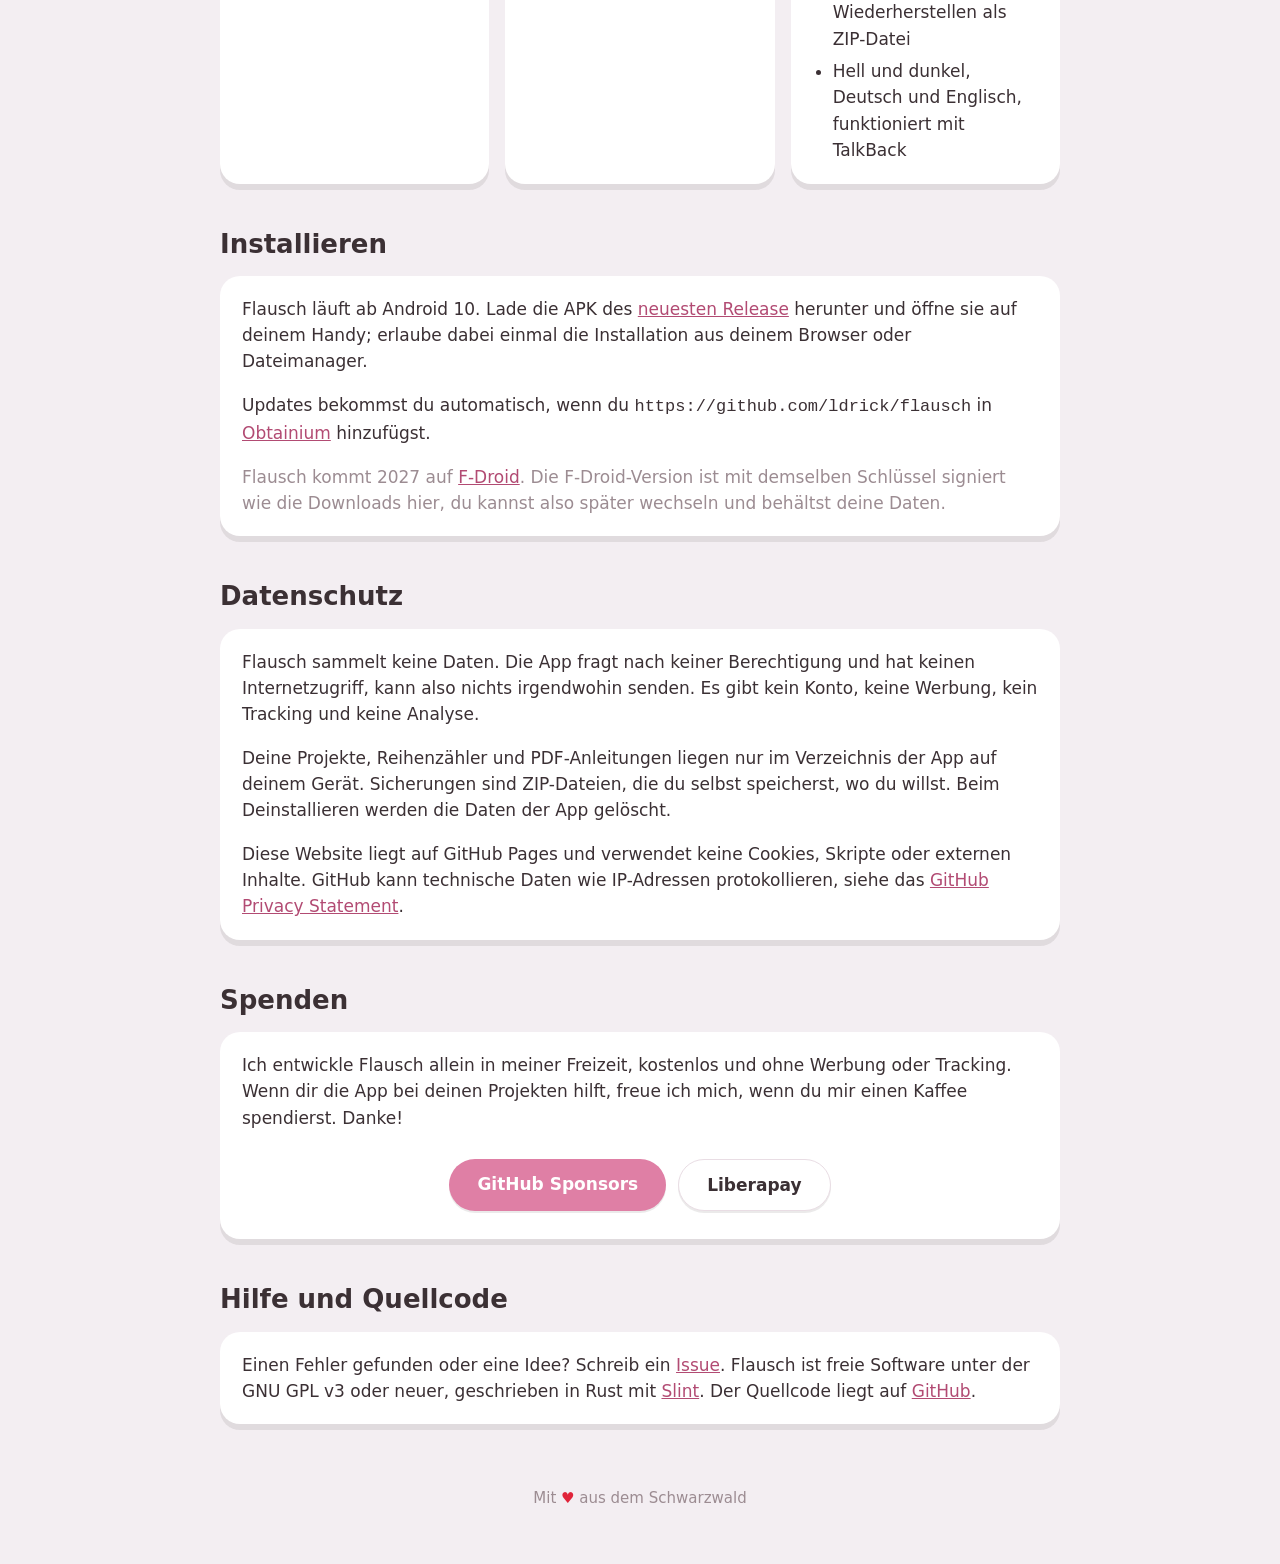
==== commit 4bcc9409: "feat: yarn and hooks per project Closes #6" ====
--- a/website/de/index.html
+++ b/website/de/index.html
@@ -66,6 +66,7 @@
                     <li>Zählen mit den Lautstärketasten, der Bildschirm bleibt an</li>
                     <li>Garnvorrat mit Marke, Farbe, Partie, Material und den übrigen Knäueln</li>
                     <li>Häkelnadeln nach Stärke, mit der US-Größe dazu</li>
+                    <li>Garn und Nadeln pro Projekt; was verbraucht ist (in Knäueln oder Gramm), geht vom Vorrat ab</li>
                     <li>Sichern und Wiederherstellen als ZIP-Datei</li>
                     <li>Hell und dunkel, Deutsch und Englisch, funktioniert mit TalkBack</li>
                 </ul>
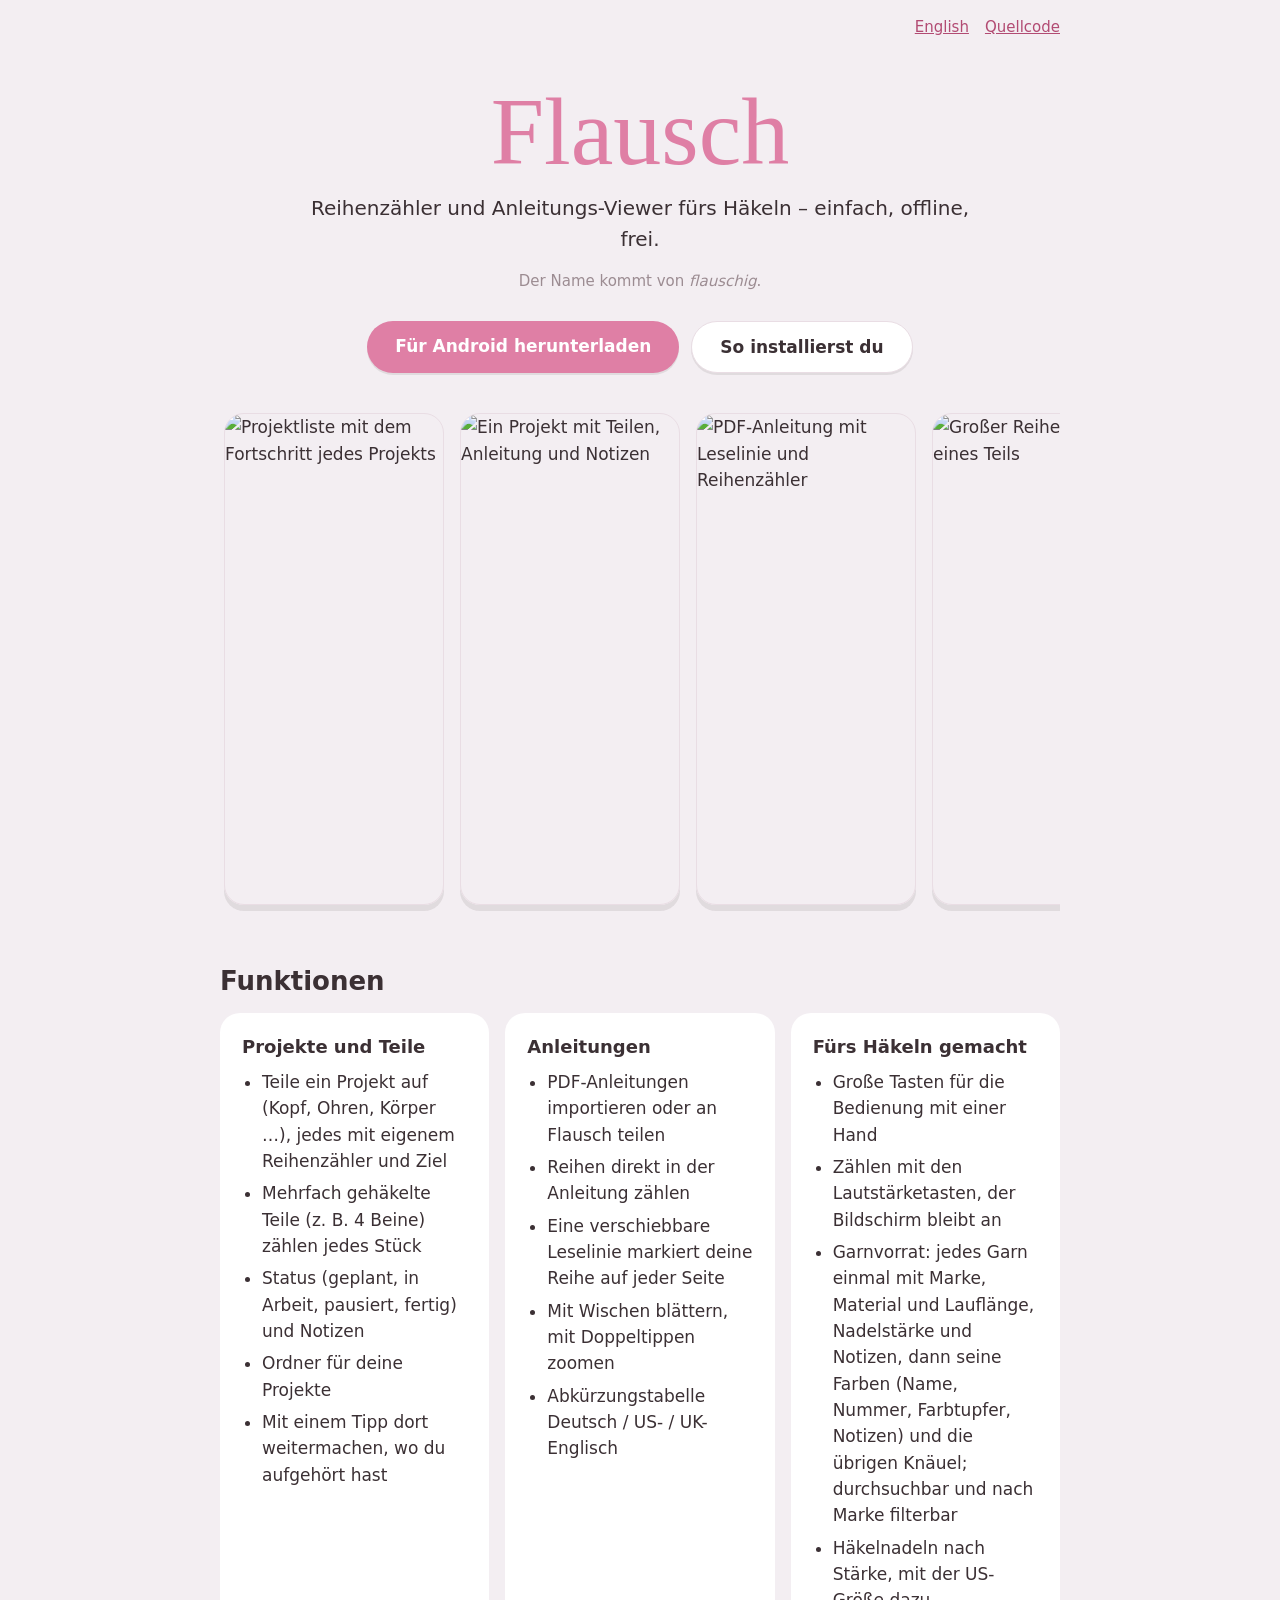
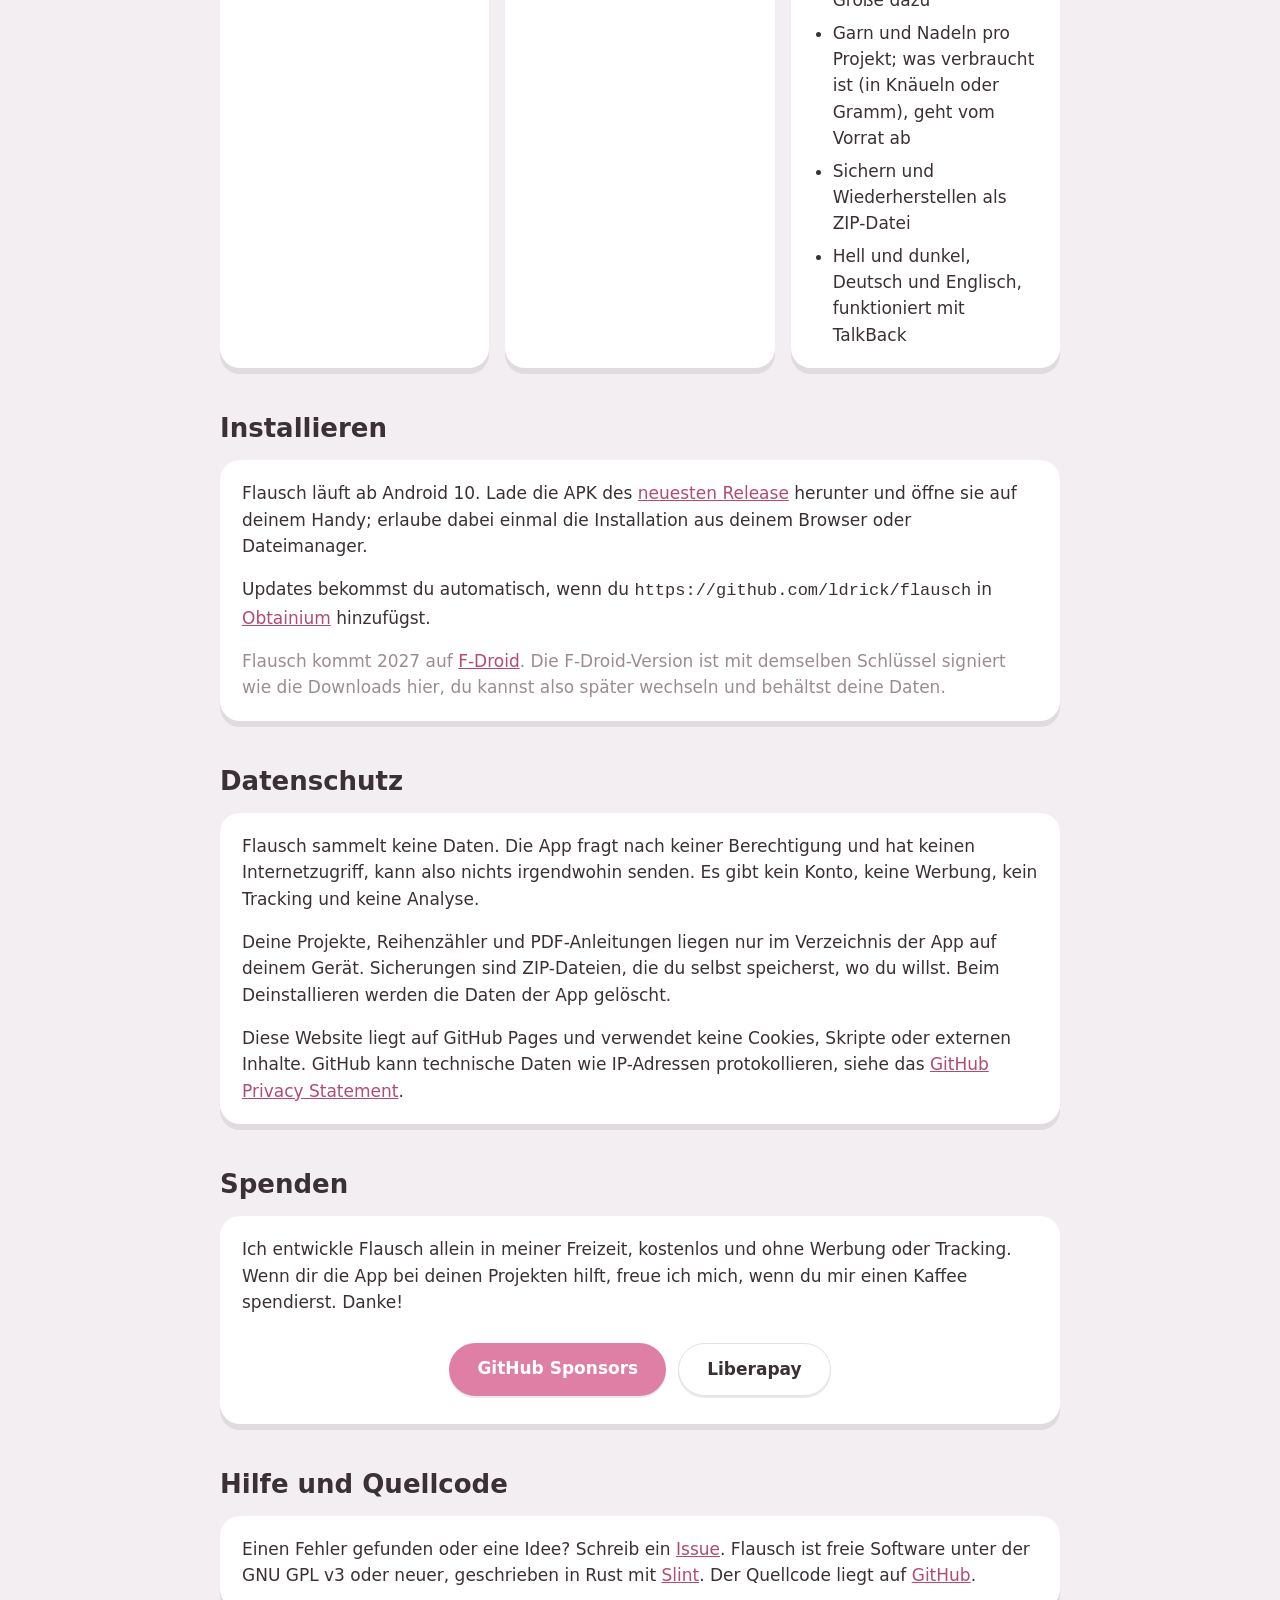
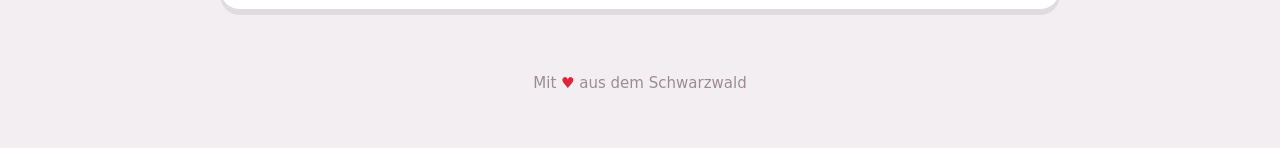
==== commit 5ef89db5: "feat: yarn stash with yarn lines, colors, search and brand suggestions Closes #39  - Yarn stash in t" ====
--- a/website/de/index.html
+++ b/website/de/index.html
@@ -64,7 +64,7 @@
                 <ul>
                     <li>Große Tasten für die Bedienung mit einer Hand</li>
                     <li>Zählen mit den Lautstärketasten, der Bildschirm bleibt an</li>
-                    <li>Garnvorrat mit Marke, Farbe, Partie, Material und den übrigen Knäueln</li>
+                    <li>Garnvorrat: jedes Garn einmal mit Marke, Material und Lauflänge, Nadelstärke und Notizen, dann seine Farben (Name, Nummer, Farbtupfer, Notizen) und die übrigen Knäuel; durchsuchbar und nach Marke filterbar</li>
                     <li>Häkelnadeln nach Stärke, mit der US-Größe dazu</li>
                     <li>Garn und Nadeln pro Projekt; was verbraucht ist (in Knäueln oder Gramm), geht vom Vorrat ab</li>
                     <li>Sichern und Wiederherstellen als ZIP-Datei</li>
